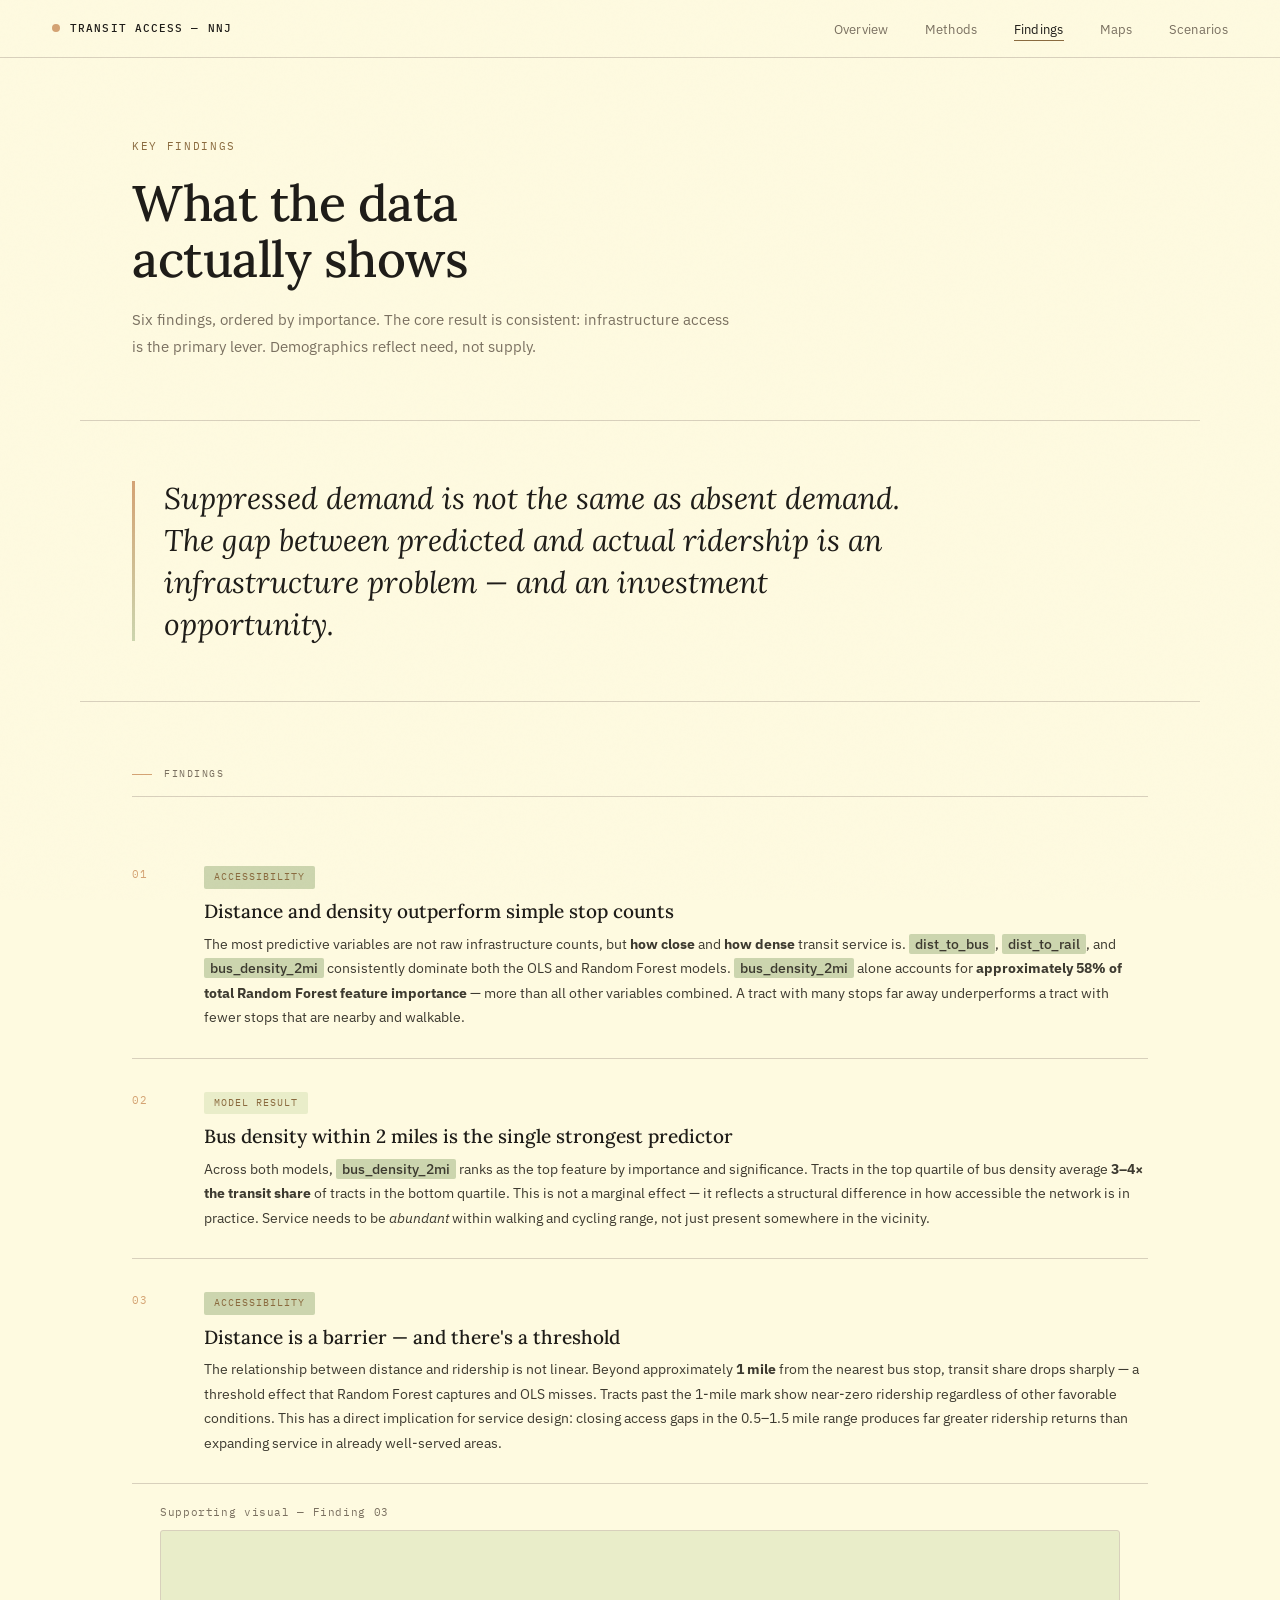
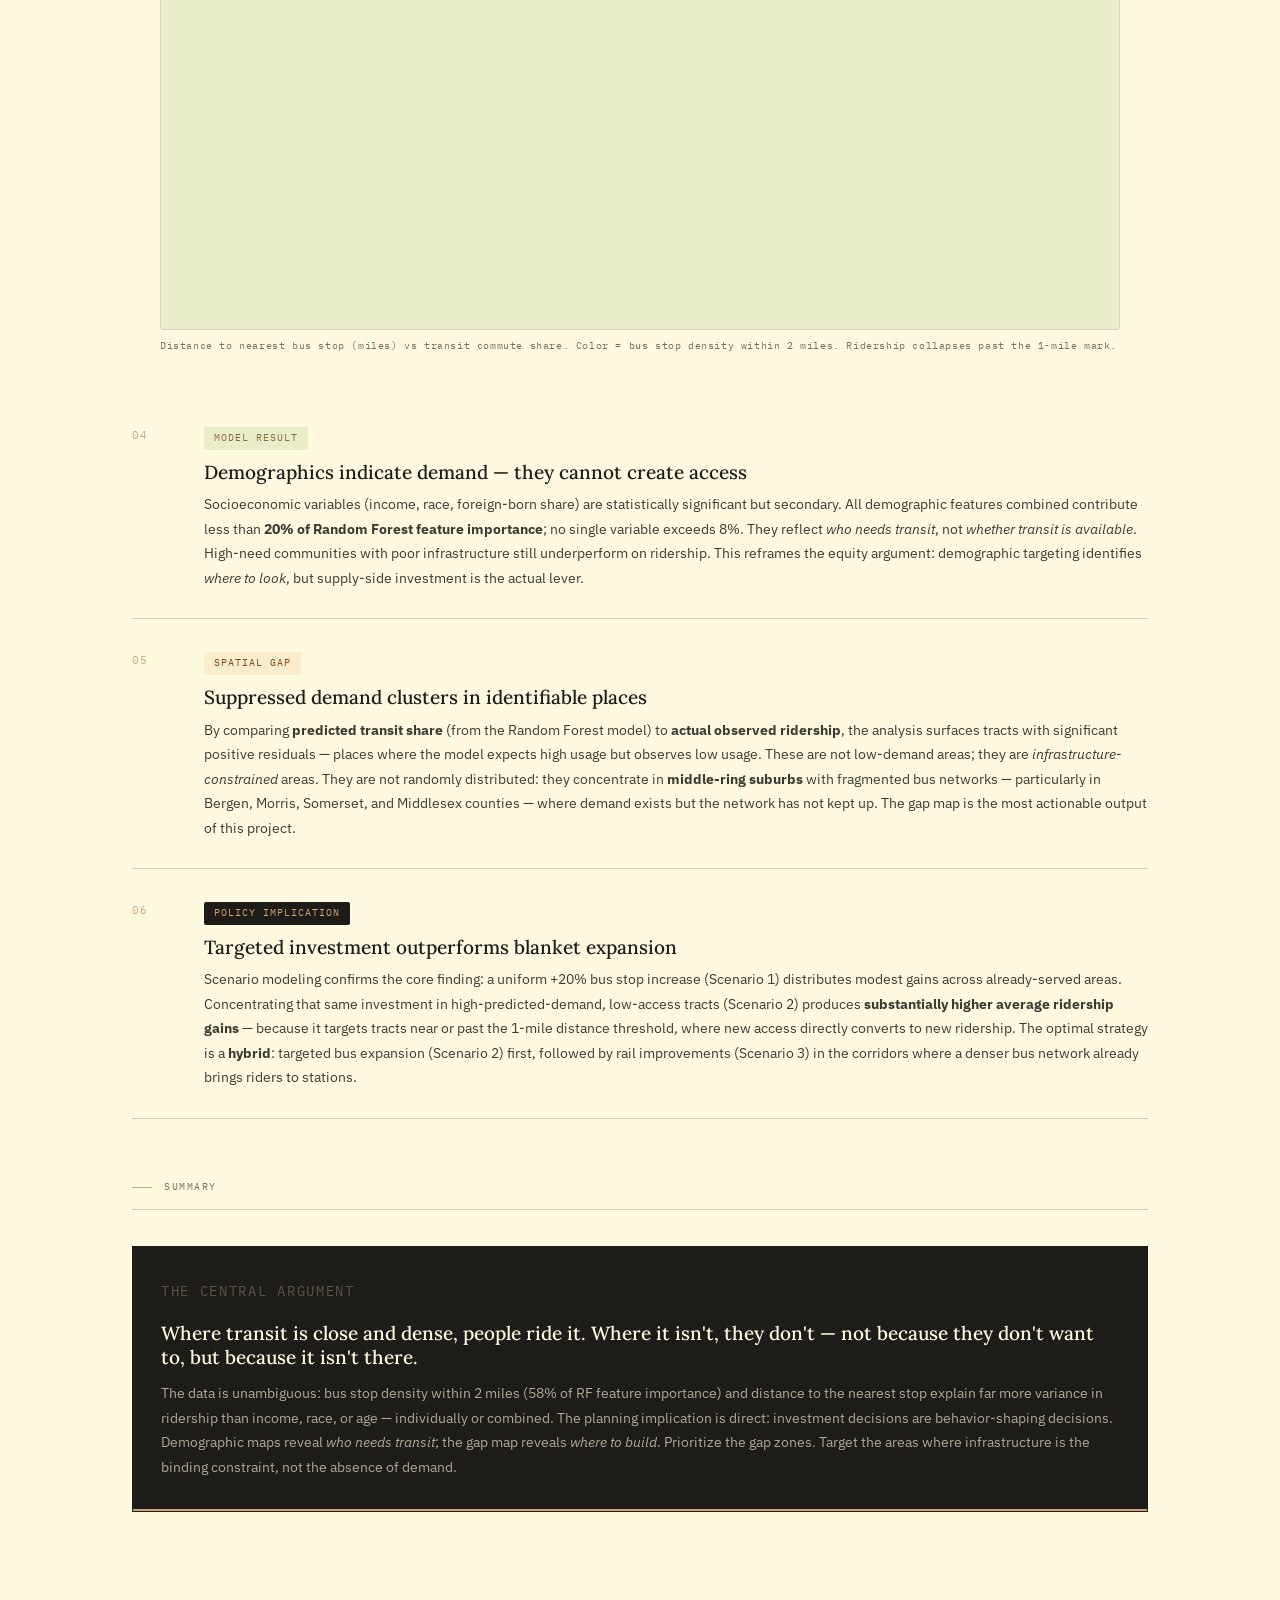
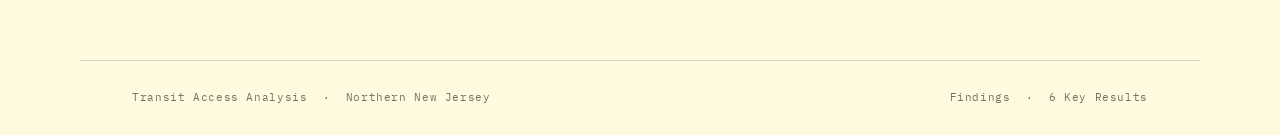
==== findings.html @ 59379627 "Initial commit: transit access analysis site Complete transit analysis site with OLS + Random Forest" ====
<!DOCTYPE html>
<html lang="en">
<head>
  <meta charset="UTF-8"/>
  <meta name="viewport" content="width=device-width, initial-scale=1.0"/>
  <title>Findings — Transit Access Analysis</title>
  <link rel="stylesheet" href="shared.css"/>
  <style>
    .finding:nth-child(1) { animation-delay: 0.2s; }
    .finding:nth-child(2) { animation-delay: 0.32s; }
    .finding:nth-child(3) { animation-delay: 0.44s; }
    .finding:nth-child(4) { animation-delay: 0.56s; }
    .finding:nth-child(5) { animation-delay: 0.68s; }
    .finding:nth-child(6) { animation-delay: 0.80s; }

    .tag {
      display: inline-block;
      font-family: var(--mono);
      font-size: 10px;
      letter-spacing: 0.1em;
      text-transform: uppercase;
      padding: 3px 10px;
      border-radius: 2px;
      margin-bottom: 10px;
    }
    .tag-access  { background: var(--green);  color: var(--accent); }
    .tag-model   { background: var(--beige);  color: var(--accent); }
    .tag-spatial { background: var(--papaya); color: #7a4a20; }
    .tag-policy  { background: var(--ink);    color: var(--bronze); }
  </style>
</head>
<body>

<nav>
  <a href="index.html" class="nav-brand">Transit Access — NNJ</a>
  <ul class="nav-links">
    <li><a href="index.html">Overview</a></li>
    <li><a href="methods.html">Methods</a></li>
    <li><a href="findings.html" class="active">Findings</a></li>
    <li><a href="maps/gap.html">Maps</a></li>
    <li><a href="maps/scenarios.html">Scenarios</a></li>
  </ul>
</nav>

<header class="page-header">
  <p class="eyebrow">Key Findings</p>
  <h1>What the data<br>actually shows</h1>
  <p class="lead">Six findings, ordered by importance. The core result is consistent: infrastructure access is the primary lever. Demographics reflect need, not supply.</p>
</header>

<section class="pullquote">
  <blockquote>
    Suppressed demand is not the same as absent demand. The gap between predicted and actual ridership is an infrastructure problem — and an investment opportunity.
  </blockquote>
</section>

<section class="content">
  <p class="section-label">Findings</p>

  <div class="finding">
    <span class="finding-num">01</span>
    <div>
      <span class="tag tag-access">Accessibility</span>
      <h3>Distance and density outperform simple stop counts</h3>
      <p>
        The most predictive variables are not raw infrastructure counts, but <strong>how close</strong> and <strong>how dense</strong> transit service is. <span class="hi">dist_to_bus</span>, <span class="hi">dist_to_rail</span>, and <span class="hi">bus_density_2mi</span> consistently dominate both the OLS and Random Forest models. <span class="hi">bus_density_2mi</span> alone accounts for <strong>approximately 58% of total Random Forest feature importance</strong> — more than all other variables combined. A tract with many stops far away underperforms a tract with fewer stops that are nearby and walkable.
      </p>
    </div>
  </div>

  <div class="finding">
    <span class="finding-num">02</span>
    <div>
      <span class="tag tag-model">Model Result</span>
      <h3>Bus density within 2 miles is the single strongest predictor</h3>
      <p>
        Across both models, <span class="hi">bus_density_2mi</span> ranks as the top feature by importance and significance. Tracts in the top quartile of bus density average <strong>3–4× the transit share</strong> of tracts in the bottom quartile. This is not a marginal effect — it reflects a structural difference in how accessible the network is in practice. Service needs to be <em>abundant</em> within walking and cycling range, not just present somewhere in the vicinity.
      </p>
    </div>
  </div>

  <div class="finding">
    <span class="finding-num">03</span>
    <div>
      <span class="tag tag-access">Accessibility</span>
      <h3>Distance is a barrier — and there's a threshold</h3>
      <p>
        The relationship between distance and ridership is not linear. Beyond approximately <strong>1 mile</strong> from the nearest bus stop, transit share drops sharply — a threshold effect that Random Forest captures and OLS misses. Tracts past the 1-mile mark show near-zero ridership regardless of other favorable conditions. This has a direct implication for service design: closing access gaps in the 0.5–1.5 mile range produces far greater ridership returns than expanding service in already well-served areas.
      </p>
    </div>
  </div>

  <div style="margin: 0 0 8px; padding: 20px 28px 0;">
    <p style="font-family: var(--mono); font-size: 10.5px; color: var(--muted); letter-spacing: 0.06em; margin-bottom: 8px;">Supporting visual — Finding 03</p>
    <iframe
      src="outputs/dist_ridership.html"
      style="width:100%; height:400px; border:1px solid var(--rule); border-radius:3px; display:block; background:var(--beige);"
      loading="lazy"
      title="Distance to Bus vs Transit Share"
    ></iframe>
    <p style="font-family: var(--mono); font-size: 10px; color: var(--muted); letter-spacing: 0.06em; margin-top: 8px; margin-bottom: 40px;">
      Distance to nearest bus stop (miles) vs transit commute share. Color = bus stop density within 2 miles. Ridership collapses past the 1-mile mark.
    </p>
  </div>

  <div class="finding">
    <span class="finding-num">04</span>
    <div>
      <span class="tag tag-model">Model Result</span>
      <h3>Demographics indicate demand — they cannot create access</h3>
      <p>
        Socioeconomic variables (income, race, foreign-born share) are statistically significant but secondary. All demographic features combined contribute less than <strong>20% of Random Forest feature importance</strong>; no single variable exceeds 8%. They reflect <em>who needs transit</em>, not <em>whether transit is available</em>. High-need communities with poor infrastructure still underperform on ridership. This reframes the equity argument: demographic targeting identifies <em>where to look</em>, but supply-side investment is the actual lever.
      </p>
    </div>
  </div>

  <div class="finding">
    <span class="finding-num">05</span>
    <div>
      <span class="tag tag-spatial">Spatial Gap</span>
      <h3>Suppressed demand clusters in identifiable places</h3>
      <p>
        By comparing <strong>predicted transit share</strong> (from the Random Forest model) to <strong>actual observed ridership</strong>, the analysis surfaces tracts with significant positive residuals — places where the model expects high usage but observes low usage. These are not low-demand areas; they are <em>infrastructure-constrained</em> areas. They are not randomly distributed: they concentrate in <strong>middle-ring suburbs</strong> with fragmented bus networks — particularly in Bergen, Morris, Somerset, and Middlesex counties — where demand exists but the network has not kept up. The gap map is the most actionable output of this project.
      </p>
    </div>
  </div>

  <div class="finding">
    <span class="finding-num">06</span>
    <div>
      <span class="tag tag-policy">Policy Implication</span>
      <h3>Targeted investment outperforms blanket expansion</h3>
      <p>
        Scenario modeling confirms the core finding: a uniform +20% bus stop increase (Scenario 1) distributes modest gains across already-served areas. Concentrating that same investment in high-predicted-demand, low-access tracts (Scenario 2) produces <strong>substantially higher average ridership gains</strong> — because it targets tracts near or past the 1-mile distance threshold, where new access directly converts to new ridership. The optimal strategy is a <strong>hybrid</strong>: targeted bus expansion (Scenario 2) first, followed by rail improvements (Scenario 3) in the corridors where a denser bus network already brings riders to stations.
      </p>
    </div>
  </div>

  <!-- SUMMARY CARDS -->
  <p class="section-label" style="margin-top: 60px;">Summary</p>
  <div class="cards">
    <div class="card col-12 card-dark">
      <p class="card-num">The Central Argument</p>
      <h3>Where transit is close and dense, people ride it. Where it isn't, they don't — not because they don't want to, but because it isn't there.</h3>
      <p>
        The data is unambiguous: bus stop density within 2 miles (58% of RF feature importance)
        and distance to the nearest stop explain far more variance in ridership than income,
        race, or age — individually or combined. The planning implication is direct: investment
        decisions are behavior-shaping decisions. Demographic maps reveal <em>who needs transit</em>;
        the gap map reveals <em>where to build</em>. Prioritize the gap zones. Target the areas
        where infrastructure is the binding constraint, not the absence of demand.
      </p>
    </div>
  </div>

</section>

<footer>
  <span>Transit Access Analysis &nbsp;·&nbsp; Northern New Jersey</span>
  <span>Findings &nbsp;·&nbsp; 6 Key Results</span>
</footer>

</body>
</html>
---- shared.css ----
/* ═══════════════════════════════════════════════
   TRANSIT ACCESS ANALYSIS — SHARED STYLES
   Northern New Jersey / NJTPA
═══════════════════════════════════════════════ */

@import url('https://fonts.googleapis.com/css2?family=Lora:ital,wght@0,400;0,500;0,600;1,400;1,500&family=IBM+Plex+Sans:wght@300;400;500&family=IBM+Plex+Mono:wght@400;500&display=swap');

*, *::before, *::after { box-sizing: border-box; margin: 0; padding: 0; }

:root {
  /* Your palette */
  --green:    #ccd5ae;
  --beige:    #e9edc9;
  --cream:    #fefae0;
  --papaya:   #faedcd;
  --bronze:   #d4a373;

  /* Functional */
  --ink:      #1e1c18;
  --ink2:     #3d3a30;
  --muted:    #7a7060;
  --rule:     #d8d0bc;
  --accent:   #8a6a3e;   /* dark bronze for emphasis */
  --gap-color:#b85c38;   /* opportunity zone orange */

  --card-bg:  #ffffff;
  --mono:     'IBM Plex Mono', monospace;
  --serif:    'Lora', Georgia, serif;
  --sans:     'IBM Plex Sans', sans-serif;
}

html { scroll-behavior: smooth; }

body {
  background: var(--cream);
  color: var(--ink);
  font-family: var(--sans);
  font-size: 16px;
  line-height: 1.65;
  min-height: 100vh;
}

/* ── NOISE TEXTURE OVERLAY ── */
body::before {
  content: '';
  position: fixed;
  inset: 0;
  background-image: url("data:image/svg+xml,%3Csvg viewBox='0 0 256 256' xmlns='http://www.w3.org/2000/svg'%3E%3Cfilter id='noise'%3E%3CfeTurbulence type='fractalNoise' baseFrequency='0.9' numOctaves='4' stitchTiles='stitch'/%3E%3C/filter%3E%3Crect width='100%25' height='100%25' filter='url(%23noise)' opacity='0.035'/%3E%3C/svg%3E");
  pointer-events: none;
  z-index: 9999;
  opacity: 0.4;
}

/* ── NAV ── */
nav {
  position: sticky;
  top: 0;
  z-index: 100;
  display: flex;
  justify-content: space-between;
  align-items: center;
  padding: 0 52px;
  height: 58px;
  background: rgba(254, 250, 224, 0.92);
  backdrop-filter: blur(14px);
  -webkit-backdrop-filter: blur(14px);
  border-bottom: 1px solid var(--rule);
}

.nav-brand {
  font-family: var(--mono);
  font-size: 11px;
  font-weight: 500;
  letter-spacing: 0.1em;
  text-transform: uppercase;
  color: var(--ink);
  text-decoration: none;
  display: flex;
  align-items: center;
  gap: 10px;
}

.nav-brand::before {
  content: '';
  display: inline-block;
  width: 8px;
  height: 8px;
  background: var(--bronze);
  border-radius: 50%;
}

.nav-links {
  display: flex;
  gap: 36px;
  list-style: none;
}

.nav-links a {
  font-family: var(--sans);
  font-size: 13px;
  font-weight: 400;
  color: var(--muted);
  text-decoration: none;
  letter-spacing: 0.02em;
  transition: color 0.2s;
  position: relative;
}

.nav-links a::after {
  content: '';
  position: absolute;
  bottom: -3px; left: 0;
  width: 0; height: 1px;
  background: var(--accent);
  transition: width 0.25s ease;
}

.nav-links a:hover,
.nav-links a.active { color: var(--ink); }
.nav-links a:hover::after,
.nav-links a.active::after { width: 100%; }

/* ── PAGE HEADER ── */
.page-header {
  max-width: 1120px;
  margin: 0 auto;
  padding: 80px 52px 60px;
  border-bottom: 1px solid var(--rule);
}

.eyebrow {
  font-family: var(--mono);
  font-size: 10.5px;
  letter-spacing: 0.16em;
  text-transform: uppercase;
  color: var(--accent);
  margin-bottom: 20px;
  opacity: 0;
  animation: fadeUp 0.5s ease 0.1s forwards;
}

.page-header h1 {
  font-family: var(--serif);
  font-size: clamp(30px, 4vw, 50px);
  font-weight: 500;
  line-height: 1.12;
  letter-spacing: -0.01em;
  max-width: 720px;
  opacity: 0;
  animation: fadeUp 0.6s ease 0.2s forwards;
}

.page-header h1 em {
  font-style: italic;
  color: var(--accent);
}

.page-header .lead {
  margin-top: 20px;
  font-size: 15px;
  color: var(--muted);
  max-width: 600px;
  line-height: 1.75;
  opacity: 0;
  animation: fadeUp 0.6s ease 0.3s forwards;
}

/* ── CONTENT WRAPPER ── */
.content {
  max-width: 1120px;
  margin: 0 auto;
  padding: 64px 52px 100px;
}

/* ── SECTION DIVIDER ── */
.section-label {
  font-family: var(--mono);
  font-size: 10px;
  letter-spacing: 0.15em;
  text-transform: uppercase;
  color: var(--muted);
  padding-bottom: 14px;
  margin-bottom: 36px;
  border-bottom: 1px solid var(--rule);
  display: flex;
  align-items: center;
  gap: 12px;
}

.section-label::before {
  content: '';
  display: inline-block;
  width: 20px;
  height: 1px;
  background: var(--bronze);
}

/* ── CARD GRID ── */
.cards {
  display: grid;
  grid-template-columns: repeat(12, 1fr);
  gap: 3px;
  margin-bottom: 48px;
}

.card {
  background: var(--card-bg);
  padding: 32px 28px;
  border: 1px solid var(--rule);
  position: relative;
  overflow: hidden;
  opacity: 0;
  transition: box-shadow 0.3s ease, transform 0.3s ease;
  animation: fadeUp 0.6s ease forwards;
}

.card:hover {
  box-shadow: 0 16px 48px rgba(0,0,0,0.06);
  transform: translateY(-3px);
  z-index: 2;
}

.card::after {
  content: '';
  position: absolute;
  bottom: 0; left: 0; right: 0;
  height: 2px;
  background: transparent;
  transition: background 0.3s;
}
.card:hover::after { background: var(--bronze); }

.card-num {
  font-family: var(--mono);
  font-size: 10px;
  color: var(--muted);
  letter-spacing: 0.12em;
  text-transform: uppercase;
  margin-bottom: 18px;
}

.card h3 {
  font-family: var(--serif);
  font-size: 19px;
  font-weight: 500;
  line-height: 1.25;
  margin-bottom: 12px;
}

.card p, .card li {
  font-size: 14px;
  color: var(--ink2);
  line-height: 1.75;
}

.card ul { padding-left: 18px; }
.card li { margin-bottom: 6px; }

/* col spans */
.col-3  { grid-column: span 3; }
.col-4  { grid-column: span 4; }
.col-5  { grid-column: span 5; }
.col-6  { grid-column: span 6; }
.col-7  { grid-column: span 7; }
.col-8  { grid-column: span 8; }
.col-12 { grid-column: span 12; }

/* card variants */
.card-dark {
  background: var(--ink);
  border-color: var(--ink);
  color: var(--cream);
}
.card-dark h3 { color: var(--cream); }
.card-dark p, .card-dark li { color: #b0a898; }
.card-dark .card-num { color: #5a5448; }
.card-dark::after { background: var(--bronze) !important; }

.card-green { background: var(--green); border-color: #b8c09a; }
.card-beige { background: var(--beige); border-color: #ced4aa; }
.card-papaya { background: var(--papaya); border-color: #e0d0b0; }

/* stat */
.stat-val {
  font-family: var(--serif);
  font-size: 52px;
  font-weight: 500;
  line-height: 1;
  color: var(--accent);
  margin-bottom: 8px;
}
.stat-desc {
  font-size: 13px;
  color: var(--muted);
  line-height: 1.5;
}

/* stagger */
.card:nth-child(1) { animation-delay: 0.3s; }
.card:nth-child(2) { animation-delay: 0.4s; }
.card:nth-child(3) { animation-delay: 0.5s; }
.card:nth-child(4) { animation-delay: 0.6s; }
.card:nth-child(5) { animation-delay: 0.7s; }
.card:nth-child(6) { animation-delay: 0.8s; }

/* ── PULL QUOTE ── */
.pullquote {
  max-width: 1120px;
  margin: 0 auto;
  padding: 56px 52px;
  border-bottom: 1px solid var(--rule);
  opacity: 0;
  animation: fadeUp 0.7s ease 0.4s forwards;
}

.pullquote blockquote {
  font-family: var(--serif);
  font-size: clamp(20px, 2.8vw, 30px);
  font-style: italic;
  font-weight: 400;
  line-height: 1.4;
  color: var(--ink);
  max-width: 800px;
  padding-left: 32px;
  position: relative;
}

.pullquote blockquote::before {
  content: '';
  position: absolute;
  left: 0; top: 4px; bottom: 4px;
  width: 3px;
  background: linear-gradient(to bottom, var(--bronze), var(--green));
}

/* ── PROSE ── */
.prose { max-width: 720px; }

.prose h2 {
  font-family: var(--serif);
  font-size: 24px;
  font-weight: 500;
  margin: 52px 0 16px;
  line-height: 1.2;
}

.prose h3 {
  font-family: var(--mono);
  font-size: 11px;
  letter-spacing: 0.12em;
  text-transform: uppercase;
  color: var(--muted);
  margin: 36px 0 12px;
}

.prose p {
  font-size: 15px;
  color: var(--ink2);
  line-height: 1.8;
  margin-bottom: 18px;
}

.prose ul {
  padding-left: 20px;
  margin-bottom: 20px;
}

.prose li {
  font-size: 15px;
  color: var(--ink2);
  line-height: 1.8;
  margin-bottom: 8px;
}

.prose strong { color: var(--ink); font-weight: 500; }

/* inline highlight */
.hi {
  background: var(--green);
  padding: 1px 6px;
  border-radius: 2px;
  font-weight: 500;
}

/* ── FINDING ROW ── */
.finding {
  display: grid;
  grid-template-columns: 48px 1fr;
  gap: 24px;
  padding: 28px 0;
  border-bottom: 1px solid var(--rule);
  opacity: 0;
  animation: fadeUp 0.5s ease forwards;
  align-items: start;
}

.finding-num {
  font-family: var(--mono);
  font-size: 11px;
  color: var(--bronze);
  letter-spacing: 0.1em;
  padding-top: 4px;
}

.finding h3 {
  font-family: var(--serif);
  font-size: 19px;
  font-weight: 500;
  margin-bottom: 8px;
  line-height: 1.3;
}

.finding p {
  font-size: 14px;
  color: var(--ink2);
  line-height: 1.75;
}

/* ── MAP EMBED ── */
.map-embed {
  width: 100%;
  height: 580px;
  border: 1px solid var(--rule);
  border-radius: 4px;
  background: var(--beige);
  margin-bottom: 12px;
}

.map-caption {
  font-family: var(--mono);
  font-size: 11px;
  color: var(--muted);
  letter-spacing: 0.06em;
  margin-bottom: 48px;
}

/* ── SCENARIO CARD ── */
.scenario {
  background: var(--card-bg);
  border: 1px solid var(--rule);
  padding: 36px 32px;
  margin-bottom: 3px;
  position: relative;
  opacity: 0;
  animation: fadeUp 0.6s ease forwards;
  transition: box-shadow 0.3s;
}

.scenario:hover { box-shadow: 0 12px 40px rgba(0,0,0,0.05); }

.scenario-tag {
  font-family: var(--mono);
  font-size: 10px;
  letter-spacing: 0.14em;
  text-transform: uppercase;
  color: var(--accent);
  margin-bottom: 14px;
}

.scenario h3 {
  font-family: var(--serif);
  font-size: 22px;
  font-weight: 500;
  margin-bottom: 12px;
}

.scenario p { font-size: 14px; color: var(--ink2); line-height: 1.75; margin-bottom: 16px; }

.scenario-result {
  display: inline-flex;
  align-items: center;
  gap: 8px;
  font-family: var(--mono);
  font-size: 12px;
  color: var(--accent);
  letter-spacing: 0.06em;
  padding: 6px 14px;
  border: 1px solid var(--bronze);
  border-radius: 2px;
  background: var(--papaya);
}

.scenario-best {
  background: var(--ink);
  color: var(--cream);
  border-color: var(--ink);
}

.scenario-best .scenario-tag { color: var(--bronze); }
.scenario-best h3 { color: var(--cream); }
.scenario-best p { color: #b0a898; }
.scenario-best .scenario-result { background: var(--accent); border-color: var(--accent); color: var(--cream); }

/* ── FOOTER ── */
footer {
  border-top: 1px solid var(--rule);
  max-width: 1120px;
  margin: 0 auto;
  padding: 28px 52px;
  display: flex;
  justify-content: space-between;
  align-items: center;
  font-family: var(--mono);
  font-size: 10.5px;
  color: var(--muted);
  letter-spacing: 0.06em;
}

/* ── ANIMATIONS ── */
@keyframes fadeUp {
  from { opacity: 0; transform: translateY(16px); }
  to   { opacity: 1; transform: translateY(0); }
}

/* ── RESPONSIVE ── */
@media (max-width: 800px) {
  nav { padding: 0 24px; }
  .page-header, .content, .pullquote { padding-left: 24px; padding-right: 24px; }
  .col-3, .col-4, .col-5, .col-6, .col-7, .col-8, .col-12 { grid-column: span 12; }
  footer { flex-direction: column; gap: 8px; text-align: center; padding: 24px; }
  .finding { grid-template-columns: 32px 1fr; }
}
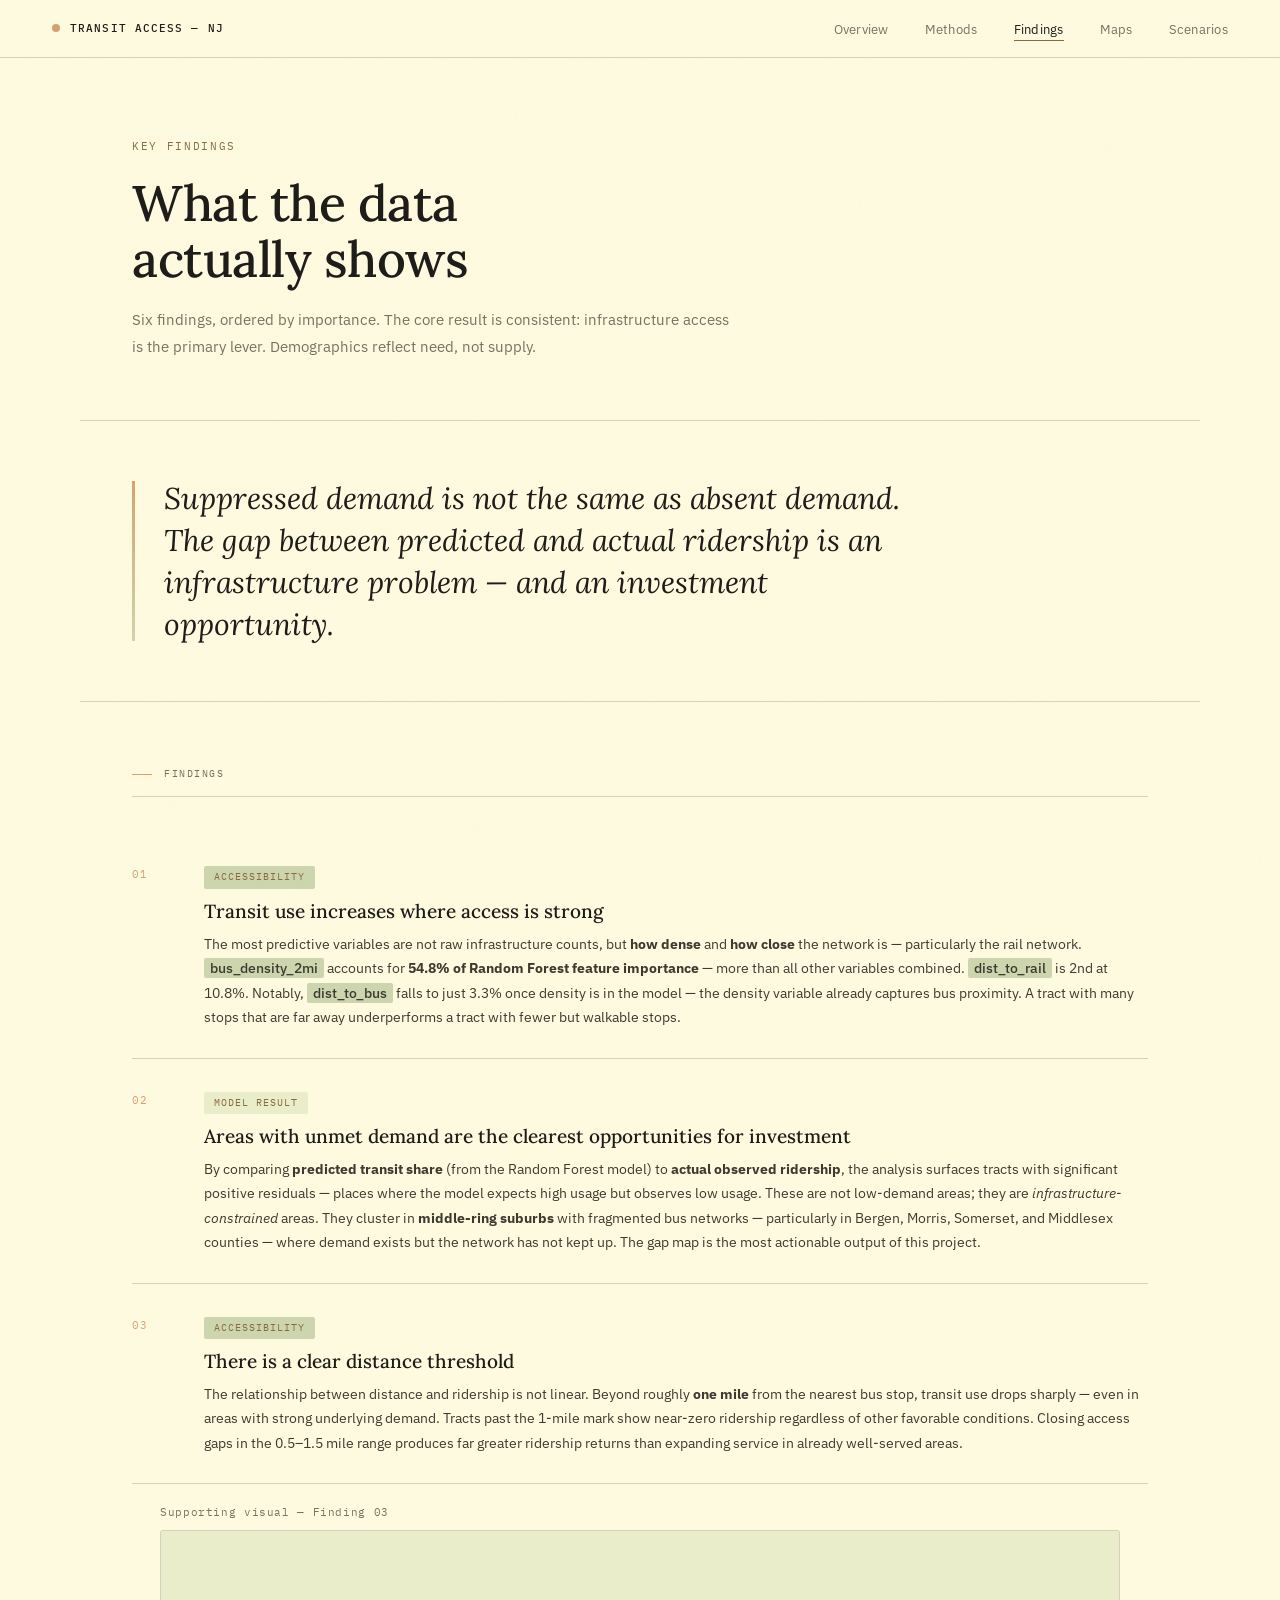
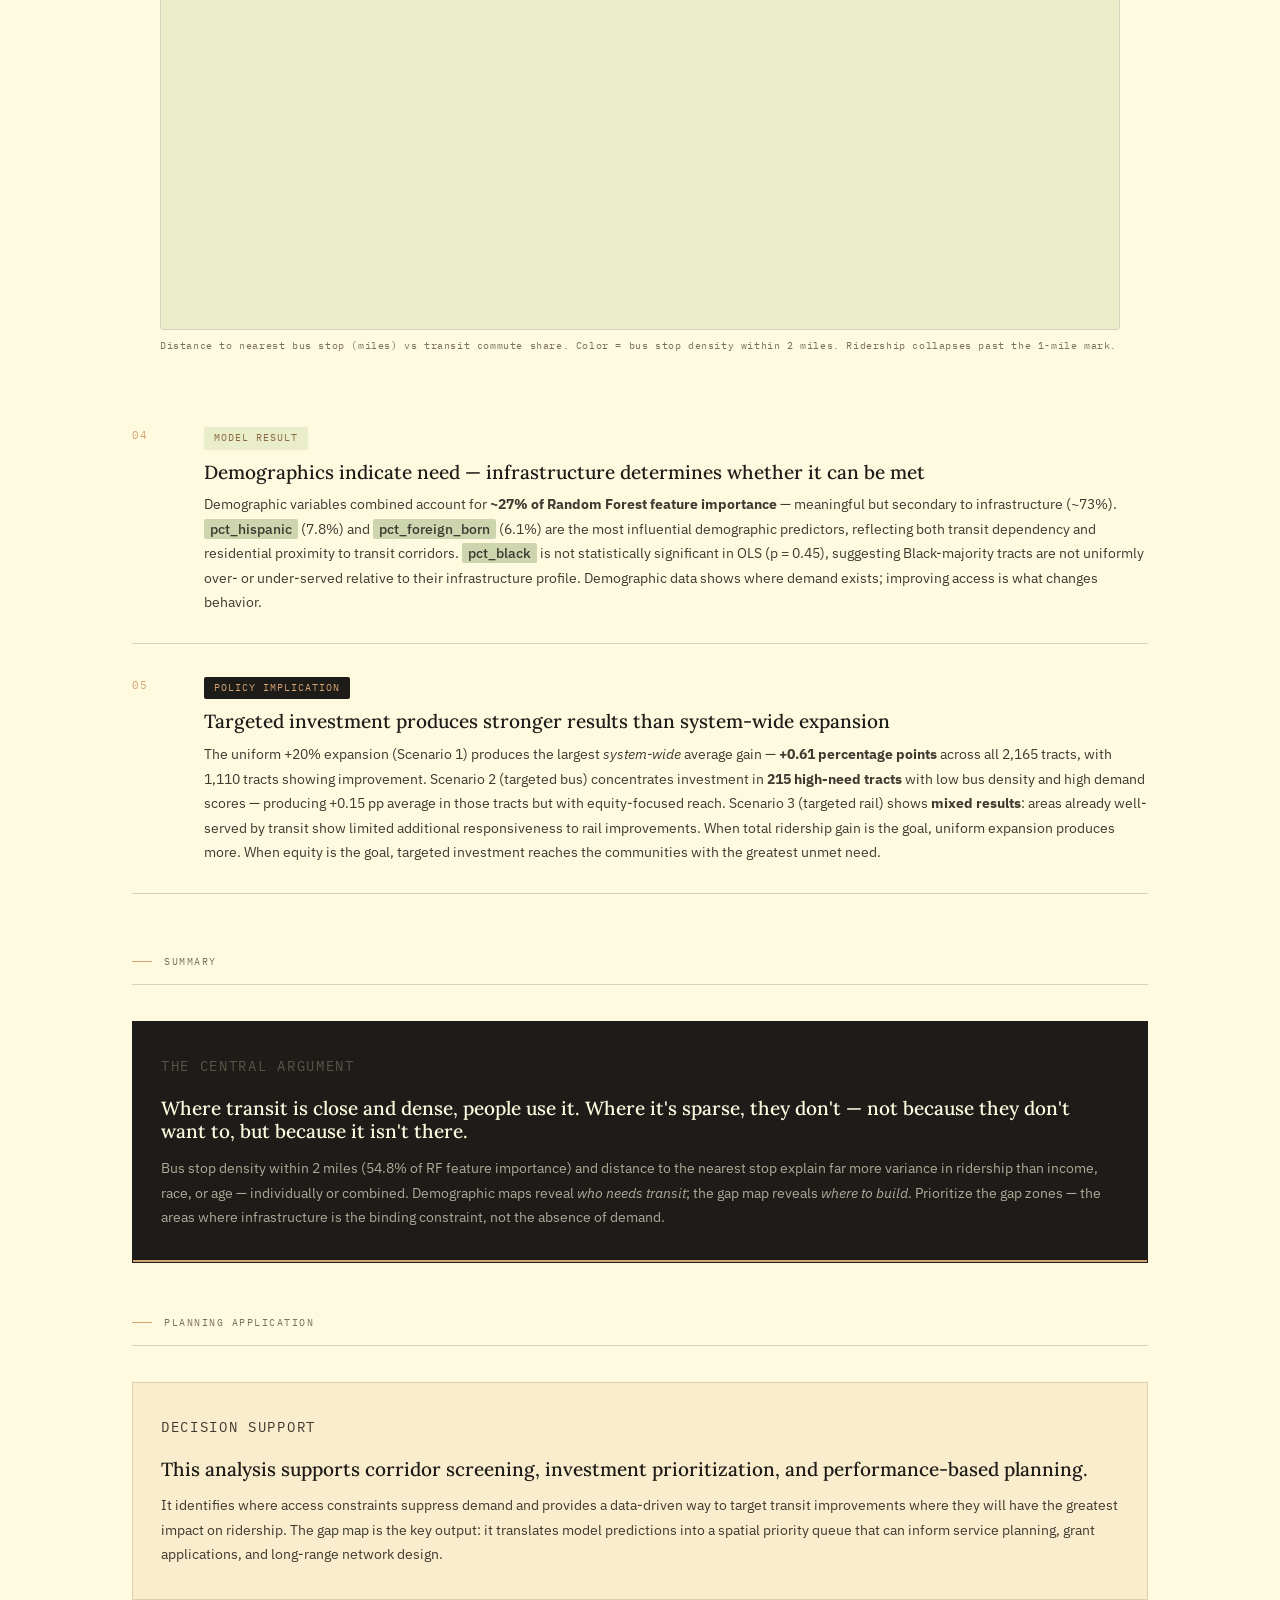
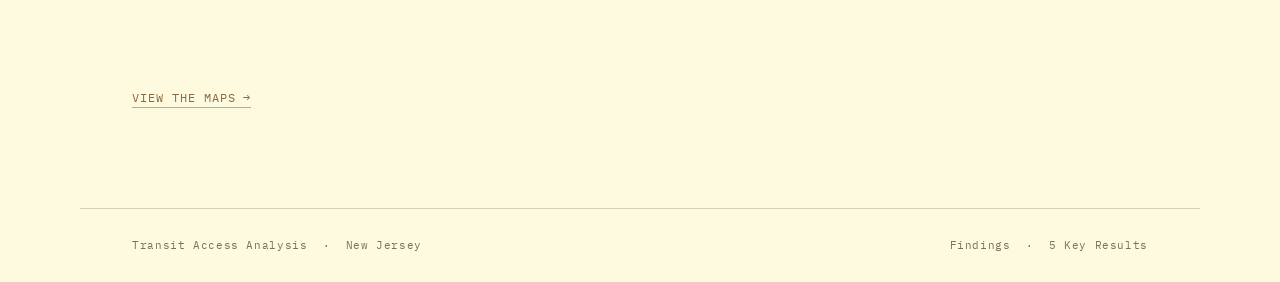
==== commit ff5a37e5: "Site refinement: geography fix, scenario disclaimer, copy updates, map quality - Replace all 'Northe" ====
--- a/findings.html
+++ b/findings.html
@@ -32,7 +32,7 @@
 <body>
 
 <nav>
-  <a href="index.html" class="nav-brand">Transit Access — NNJ</a>
+  <a href="index.html" class="nav-brand">Transit Access — NJ</a>
   <ul class="nav-links">
     <li><a href="index.html">Overview</a></li>
     <li><a href="methods.html">Methods</a></li>
@@ -61,9 +61,9 @@
     <span class="finding-num">01</span>
     <div>
       <span class="tag tag-access">Accessibility</span>
-      <h3>Distance and density outperform simple stop counts</h3>
+      <h3>Transit use increases where access is strong</h3>
       <p>
-        The most predictive variables are not raw infrastructure counts, but <strong>how close</strong> and <strong>how dense</strong> transit service is. <span class="hi">dist_to_bus</span>, <span class="hi">dist_to_rail</span>, and <span class="hi">bus_density_2mi</span> consistently dominate both the OLS and Random Forest models. <span class="hi">bus_density_2mi</span> alone accounts for <strong>approximately 58% of total Random Forest feature importance</strong> — more than all other variables combined. A tract with many stops far away underperforms a tract with fewer stops that are nearby and walkable.
+        The most predictive variables are not raw infrastructure counts, but <strong>how dense</strong> and <strong>how close</strong> the network is — particularly the rail network. <span class="hi">bus_density_2mi</span> accounts for <strong>54.8% of Random Forest feature importance</strong> — more than all other variables combined. <span class="hi">dist_to_rail</span> is 2nd at 10.8%. Notably, <span class="hi">dist_to_bus</span> falls to just 3.3% once density is in the model — the density variable already captures bus proximity. A tract with many stops that are far away underperforms a tract with fewer but walkable stops.
       </p>
     </div>
   </div>
@@ -72,9 +72,9 @@
     <span class="finding-num">02</span>
     <div>
       <span class="tag tag-model">Model Result</span>
-      <h3>Bus density within 2 miles is the single strongest predictor</h3>
+      <h3>Areas with unmet demand are the clearest opportunities for investment</h3>
       <p>
-        Across both models, <span class="hi">bus_density_2mi</span> ranks as the top feature by importance and significance. Tracts in the top quartile of bus density average <strong>3–4× the transit share</strong> of tracts in the bottom quartile. This is not a marginal effect — it reflects a structural difference in how accessible the network is in practice. Service needs to be <em>abundant</em> within walking and cycling range, not just present somewhere in the vicinity.
+        By comparing <strong>predicted transit share</strong> (from the Random Forest model) to <strong>actual observed ridership</strong>, the analysis surfaces tracts with significant positive residuals — places where the model expects high usage but observes low usage. These are not low-demand areas; they are <em>infrastructure-constrained</em> areas. They cluster in <strong>middle-ring suburbs</strong> with fragmented bus networks — particularly in Bergen, Morris, Somerset, and Middlesex counties — where demand exists but the network has not kept up. The gap map is the most actionable output of this project.
       </p>
     </div>
   </div>
@@ -83,9 +83,9 @@
     <span class="finding-num">03</span>
     <div>
       <span class="tag tag-access">Accessibility</span>
-      <h3>Distance is a barrier — and there's a threshold</h3>
+      <h3>There is a clear distance threshold</h3>
       <p>
-        The relationship between distance and ridership is not linear. Beyond approximately <strong>1 mile</strong> from the nearest bus stop, transit share drops sharply — a threshold effect that Random Forest captures and OLS misses. Tracts past the 1-mile mark show near-zero ridership regardless of other favorable conditions. This has a direct implication for service design: closing access gaps in the 0.5–1.5 mile range produces far greater ridership returns than expanding service in already well-served areas.
+        The relationship between distance and ridership is not linear. Beyond roughly <strong>one mile</strong> from the nearest bus stop, transit use drops sharply — even in areas with strong underlying demand. Tracts past the 1-mile mark show near-zero ridership regardless of other favorable conditions. Closing access gaps in the 0.5–1.5 mile range produces far greater ridership returns than expanding service in already well-served areas.
       </p>
     </div>
   </div>
@@ -107,9 +107,9 @@
     <span class="finding-num">04</span>
     <div>
       <span class="tag tag-model">Model Result</span>
-      <h3>Demographics indicate demand — they cannot create access</h3>
+      <h3>Demographics indicate need — infrastructure determines whether it can be met</h3>
       <p>
-        Socioeconomic variables (income, race, foreign-born share) are statistically significant but secondary. All demographic features combined contribute less than <strong>20% of Random Forest feature importance</strong>; no single variable exceeds 8%. They reflect <em>who needs transit</em>, not <em>whether transit is available</em>. High-need communities with poor infrastructure still underperform on ridership. This reframes the equity argument: demographic targeting identifies <em>where to look</em>, but supply-side investment is the actual lever.
+        Demographic variables combined account for <strong>~27% of Random Forest feature importance</strong> — meaningful but secondary to infrastructure (~73%). <span class="hi">pct_hispanic</span> (7.8%) and <span class="hi">pct_foreign_born</span> (6.1%) are the most influential demographic predictors, reflecting both transit dependency and residential proximity to transit corridors. <span class="hi">pct_black</span> is not statistically significant in OLS (p = 0.45), suggesting Black-majority tracts are not uniformly over- or under-served relative to their infrastructure profile. Demographic data shows where demand exists; improving access is what changes behavior.
       </p>
     </div>
   </div>
@@ -117,21 +117,10 @@
   <div class="finding">
     <span class="finding-num">05</span>
     <div>
-      <span class="tag tag-spatial">Spatial Gap</span>
-      <h3>Suppressed demand clusters in identifiable places</h3>
+      <span class="tag tag-policy">Policy Implication</span>
+      <h3>Targeted investment produces stronger results than system-wide expansion</h3>
       <p>
-        By comparing <strong>predicted transit share</strong> (from the Random Forest model) to <strong>actual observed ridership</strong>, the analysis surfaces tracts with significant positive residuals — places where the model expects high usage but observes low usage. These are not low-demand areas; they are <em>infrastructure-constrained</em> areas. They are not randomly distributed: they concentrate in <strong>middle-ring suburbs</strong> with fragmented bus networks — particularly in Bergen, Morris, Somerset, and Middlesex counties — where demand exists but the network has not kept up. The gap map is the most actionable output of this project.
-      </p>
-    </div>
-  </div>
-
-  <div class="finding">
-    <span class="finding-num">06</span>
-    <div>
-      <span class="tag tag-policy">Policy Implication</span>
-      <h3>Targeted investment outperforms blanket expansion</h3>
-      <p>
-        Scenario modeling confirms the core finding: a uniform +20% bus stop increase (Scenario 1) distributes modest gains across already-served areas. Concentrating that same investment in high-predicted-demand, low-access tracts (Scenario 2) produces <strong>substantially higher average ridership gains</strong> — because it targets tracts near or past the 1-mile distance threshold, where new access directly converts to new ridership. The optimal strategy is a <strong>hybrid</strong>: targeted bus expansion (Scenario 2) first, followed by rail improvements (Scenario 3) in the corridors where a denser bus network already brings riders to stations.
+        The uniform +20% expansion (Scenario 1) produces the largest <em>system-wide</em> average gain — <strong>+0.61 percentage points</strong> across all 2,165 tracts, with 1,110 tracts showing improvement. Scenario 2 (targeted bus) concentrates investment in <strong>215 high-need tracts</strong> with low bus density and high demand scores — producing +0.15 pp average in those tracts but with equity-focused reach. Scenario 3 (targeted rail) shows <strong>mixed results</strong>: areas already well-served by transit show limited additional responsiveness to rail improvements. When total ridership gain is the goal, uniform expansion produces more. When equity is the goal, targeted investment reaches the communities with the greatest unmet need.
       </p>
     </div>
   </div>
@@ -141,23 +130,42 @@
   <div class="cards">
     <div class="card col-12 card-dark">
       <p class="card-num">The Central Argument</p>
-      <h3>Where transit is close and dense, people ride it. Where it isn't, they don't — not because they don't want to, but because it isn't there.</h3>
+      <h3>Where transit is close and dense, people use it. Where it's sparse, they don't — not because they don't want to, but because it isn't there.</h3>
       <p>
-        The data is unambiguous: bus stop density within 2 miles (58% of RF feature importance)
+        Bus stop density within 2 miles (54.8% of RF feature importance)
         and distance to the nearest stop explain far more variance in ridership than income,
-        race, or age — individually or combined. The planning implication is direct: investment
-        decisions are behavior-shaping decisions. Demographic maps reveal <em>who needs transit</em>;
-        the gap map reveals <em>where to build</em>. Prioritize the gap zones. Target the areas
+        race, or age — individually or combined. Demographic maps reveal <em>who needs transit</em>;
+        the gap map reveals <em>where to build</em>. Prioritize the gap zones — the areas
         where infrastructure is the binding constraint, not the absence of demand.
       </p>
     </div>
   </div>
 
+  <!-- PLANNING APPLICATION -->
+  <p class="section-label" style="margin-top: 52px;">Planning Application</p>
+  <div class="cards">
+    <div class="card col-12 card-papaya">
+      <p class="card-num">Decision Support</p>
+      <h3>This analysis supports corridor screening, investment prioritization, and performance-based planning.</h3>
+      <p>
+        It identifies where access constraints suppress demand and provides a
+        data-driven way to target transit improvements where they will have the greatest
+        impact on ridership. The gap map is the key output: it translates model predictions
+        into a spatial priority queue that can inform service planning, grant applications,
+        and long-range network design.
+      </p>
+    </div>
+  </div>
+
+  <div class="next-page">
+    <a href="maps/gap.html">View the maps →</a>
+  </div>
+
 </section>
 
 <footer>
-  <span>Transit Access Analysis &nbsp;·&nbsp; Northern New Jersey</span>
-  <span>Findings &nbsp;·&nbsp; 6 Key Results</span>
+  <span>Transit Access Analysis &nbsp;·&nbsp; New Jersey</span>
+  <span>Findings &nbsp;·&nbsp; 5 Key Results</span>
 </footer>
 
 </body>
--- a/shared.css
+++ b/shared.css
@@ -1,6 +1,6 @@
 /* ═══════════════════════════════════════════════
    TRANSIT ACCESS ANALYSIS — SHARED STYLES
-   Northern New Jersey / NJTPA
+   New Jersey / NJTPA
 ═══════════════════════════════════════════════ */
 
 @import url('https://fonts.googleapis.com/css2?family=Lora:ital,wght@0,400;0,500;0,600;1,400;1,500&family=IBM+Plex+Sans:wght@300;400;500&family=IBM+Plex+Mono:wght@400;500&display=swap');
@@ -512,6 +512,23 @@
   to   { opacity: 1; transform: translateY(0); }
 }
 
+/* ── NEXT PAGE TRANSITION ── */
+.next-page {
+  padding: 40px 0 0;
+  font-family: var(--mono);
+  font-size: 12px;
+  letter-spacing: 0.08em;
+  text-transform: uppercase;
+}
+.next-page a {
+  color: var(--accent);
+  text-decoration: none;
+  border-bottom: 1px solid var(--bronze);
+  padding-bottom: 2px;
+  transition: color 0.2s;
+}
+.next-page a:hover { color: var(--ink); }
+
 /* ── RESPONSIVE ── */
 @media (max-width: 800px) {
   nav { padding: 0 24px; }
